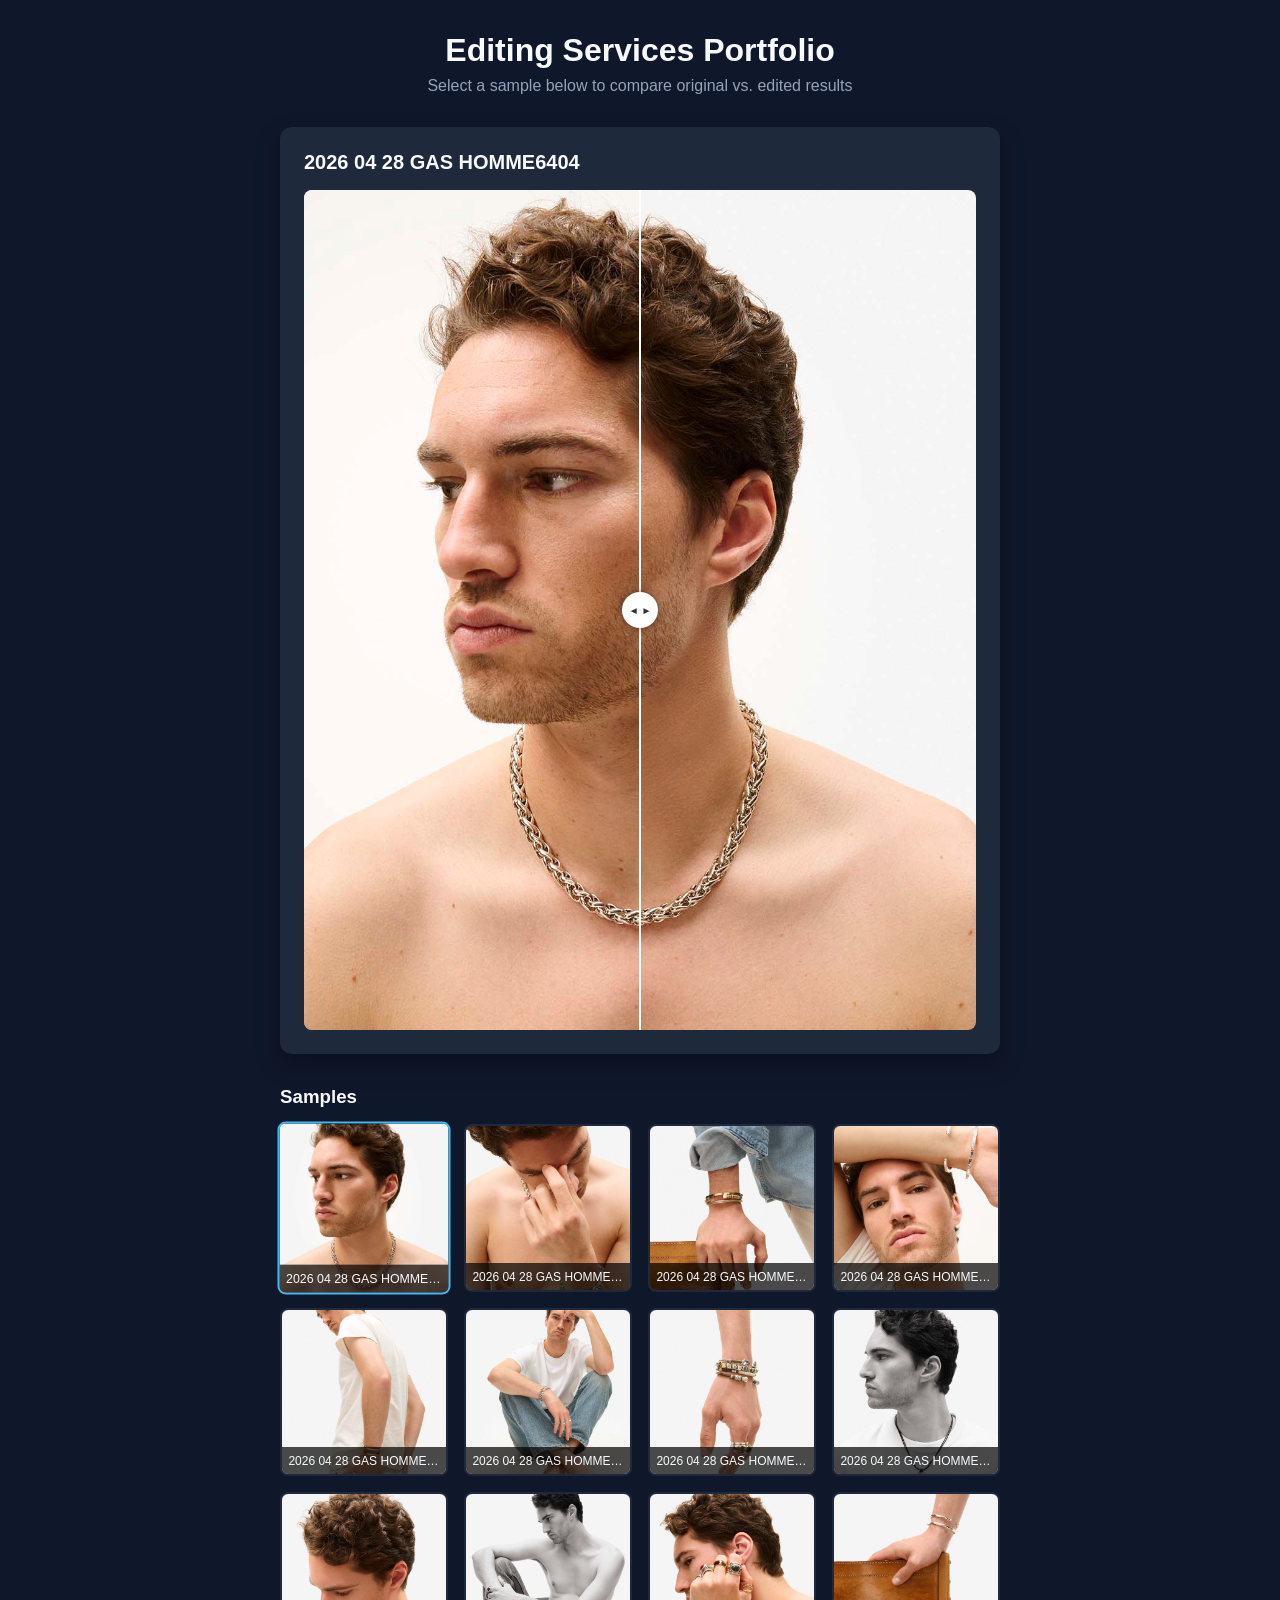
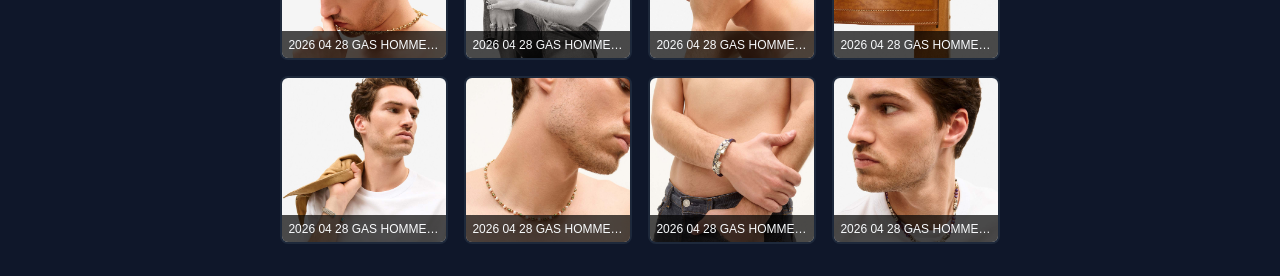
==== index.html @ 452933f8 "before/after gallery grid" ====
<!DOCTYPE html>
<html lang="en">
<head>
  <meta charset="UTF-8">
  <meta name="viewport" content="width=device-width, initial-scale=1.0">
  <title>Photo Editing Portfolio</title>
  <link rel="stylesheet" href="styles.css">
</head>
<body>

  <header>
    <h1>Editing Services Portfolio</h1>
    <p>Select a sample below to compare original vs. edited results</p>
  </header>

  <main class="container">
    <!-- Main Comparison Stage -->
    <section class="stage">
      <h2 id="sampleTitle">Select a sample</h2>
      
      <div class="comparison-slider" id="sliderContainer">
        <!-- After Image (Background) -->
        <img id="imgAfter" src="" alt="Edited Photo">

        <!-- Before Image (Clipped Overlay) -->
        <img id="imgBefore" src="" alt="Original Photo" class="img-before">

        <!-- Slider Line & Handle -->
        <div class="slider-line" id="sliderLine">
          <div class="slider-button"></div>
        </div>

        <!-- Range Input Control -->
        <input type="range" min="0" max="100" value="50" class="slider-input" id="sliderInput">
      </div>
    </section>

    <!-- Thumbnail Gallery -->
    <section class="gallery-section">
      <h3>Samples</h3>
      <div class="gallery-grid" id="galleryGrid"></div>
    </section>
  </main>

  <script src="script.js"></script>
</body>
</html>
---- styles.css ----
:root {
  --bg-color: #0f172a;
  --card-bg: #1e293b;
  --accent-color: #38bdf8;
  --text-color: #f8fafc;
  --slider-pos: 50%;
}

* {
  box-sizing: border-box;
  margin: 0;
  padding: 0;
}

body {
  font-family: -apple-system, BlinkMacSystemFont, "Segoe UI", Roboto, sans-serif;
  background-color: var(--bg-color);
  color: var(--text-color);
  padding: 2rem 1rem;
}

header {
  text-align: center;
  margin-bottom: 2rem;
}

header h1 {
  font-size: 2rem;
  margin-bottom: 0.5rem;
}

header p {
  color: #94a3b8;
}

.container {
  max-width: 720px;
  margin: 0 auto;
  display: flex;
  flex-direction: column;
  gap: 2rem;
}

/* Stage & Comparison Slider */
.stage {
  background: var(--card-bg);
  padding: 1.5rem;
  border-radius: 12px;
  box-shadow: 0 10px 25px rgba(0, 0, 0, 0.3);
}

.stage h2 {
  font-size: 1.25rem;
  margin-bottom: 1rem;
}

.comparison-slider {
  position: relative;
  width: 100%;
  max-height: 900px;
  aspect-ratio: 4 / 5;
  border-radius: 8px;
  overflow: hidden;
  user-select: none;
  background-color: #000;
}

.comparison-slider img {
  position: absolute;
  top: 0;
  left: 0;
  width: 100%;
  height: 100%;
  object-fit: contain;
}

/* Before image overlay using CSS clip-path */
.img-before {
  clip-path: inset(0 calc(100% - var(--slider-pos)) 0 0);
  z-index: 2;
}

/* Divider line & handle */
.slider-line {
  position: absolute;
  top: 0;
  bottom: 0;
  left: var(--slider-pos);
  width: 2px;
  background-color: #fff;
  z-index: 3;
  pointer-events: none;
  transform: translateX(-50%);
}

.slider-button {
  position: absolute;
  top: 50%;
  left: 50%;
  transform: translate(-50%, -50%);
  width: 36px;
  height: 36px;
  border-radius: 50%;
  background-color: #fff;
  box-shadow: 0 0 10px rgba(0,0,0,0.5);
  display: flex;
  align-items: center;
  justify-content: center;
}

.slider-button::before {
  content: '◄ ►';
  font-size: 10px;
  color: #333;
}

/* Invisible range slider overlay */
.slider-input {
  position: absolute;
  top: 0;
  left: 0;
  width: 100%;
  height: 100%;
  opacity: 0;
  z-index: 4;
  cursor: ew-resize;
}

/* Gallery Grid */
.gallery-section h3 {
  margin-bottom: 1rem;
}

.gallery-grid {
  display: grid;
  grid-template-columns: repeat(auto-fill, minmax(140px, 1fr));
  gap: 1rem;
}

.gallery-card {
  position: relative;
  border-radius: 8px;
  overflow: hidden;
  cursor: pointer;
  border: 2px solid transparent;
  transition: all 0.2s ease;
  aspect-ratio: 1;
  background: var(--card-bg);
}

.gallery-card img {
  width: 100%;
  height: 100%;
  object-fit: cover;
}

.gallery-card.active {
  border-color: var(--accent-color);
  transform: scale(1.03);
}

.gallery-card p {
  position: absolute;
  bottom: 0;
  left: 0;
  right: 0;
  background: rgba(0,0,0,0.7);
  font-size: 0.75rem;
  padding: 0.4rem;
  text-align: center;
  white-space: nowrap;
  overflow: hidden;
  text-overflow: ellipsis;
}
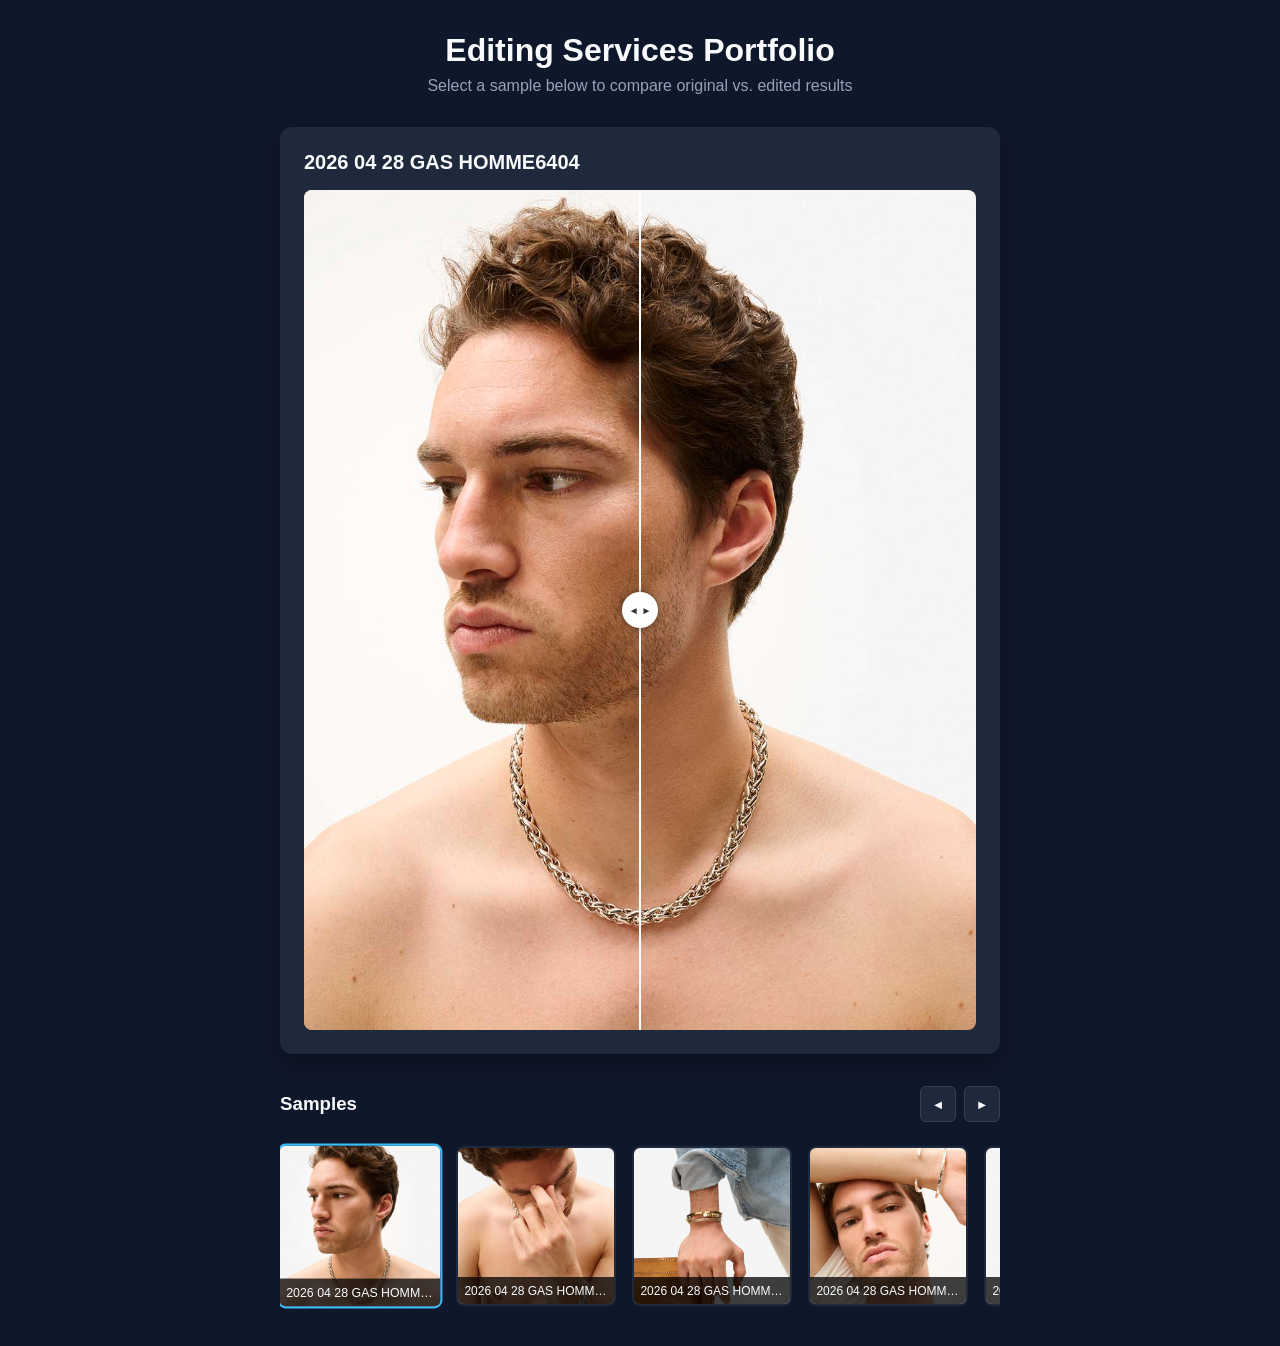
==== commit 47268d57: "change thumbnail grid to slider" ====
--- a/index.html
+++ b/index.html
@@ -36,10 +36,22 @@
     </section>
 
     <!-- Thumbnail Gallery -->
-    <section class="gallery-section">
-      <h3>Samples</h3>
-      <div class="gallery-grid" id="galleryGrid"></div>
+     <section class="gallery-section">
+        <div class="gallery-header">
+            <h3>Samples</h3>
+            <div class="slider-controls">
+                <button id="prevBtn" class="nav-btn" aria-label="Previous">◄</button>
+                <button id="nextBtn" class="nav-btn" aria-label="Next">►</button>
+            </div>
+        </div>
+
+    <!-- Outer container with hidden overflow -->
+        <div class="gallery-slider-wrapper" id="sliderWrapper">
+            <!-- Inner track that slides horizontally -->
+            <div class="gallery-track" id="galleryTrack"></div>
+        </div>
     </section>
+
   </main>
 
   <script src="script.js"></script>
--- a/styles.css
+++ b/styles.css
@@ -127,24 +127,70 @@
 }
 
 /* Gallery Grid */
-.gallery-section h3 {
+.gallery-section {
+  width: 100%;
+}
+
+.gallery-header {
+  display: flex;
+  justify-content: space-between;
+  align-items: center;
   margin-bottom: 1rem;
 }
 
-.gallery-grid {
-  display: grid;
-  grid-template-columns: repeat(auto-fill, minmax(140px, 1fr));
+.slider-controls {
+  display: flex;
+  gap: 0.5rem;
+}
+
+.nav-btn {
+  background: var(--card-bg);
+  color: var(--text-color);
+  border: 1px solid #334155;
+  border-radius: 6px;
+  width: 36px;
+  height: 36px;
+  cursor: pointer;
+  font-size: 0.8rem;
+  transition: background 0.2s;
+}
+
+.nav-btn:hover {
+  background: #334155;
+  color: var(--accent-color);
+}
+
+/* Outer wrapper with hidden overflow */
+.gallery-slider-wrapper {
+  position: relative;
+  width: 100%;
+  overflow: hidden;
+  padding: 0.5rem 0;
+  cursor: grab;
+}
+
+.gallery-slider-wrapper:active {
+  cursor: grabbing;
+}
+
+/* Moving inner track */
+.gallery-track {
+  display: flex;
   gap: 1rem;
-}
-
+  will-change: transform;
+  user-select: none;
+}
+
+/* Thumbnail Cards */
 .gallery-card {
+  flex: 0 0 160px; /* Fixed width per thumbnail */
+  aspect-ratio: 1;
   position: relative;
   border-radius: 8px;
   overflow: hidden;
   cursor: pointer;
   border: 2px solid transparent;
-  transition: all 0.2s ease;
-  aspect-ratio: 1;
+  transition: border-color 0.2s, transform 0.2s;
   background: var(--card-bg);
 }
 
@@ -152,6 +198,7 @@
   width: 100%;
   height: 100%;
   object-fit: cover;
+  pointer-events: none;
 }
 
 .gallery-card.active {
@@ -164,11 +211,12 @@
   bottom: 0;
   left: 0;
   right: 0;
-  background: rgba(0,0,0,0.7);
+  background: rgba(0, 0, 0, 0.75);
   font-size: 0.75rem;
   padding: 0.4rem;
   text-align: center;
   white-space: nowrap;
   overflow: hidden;
   text-overflow: ellipsis;
+  pointer-events: none;
 }
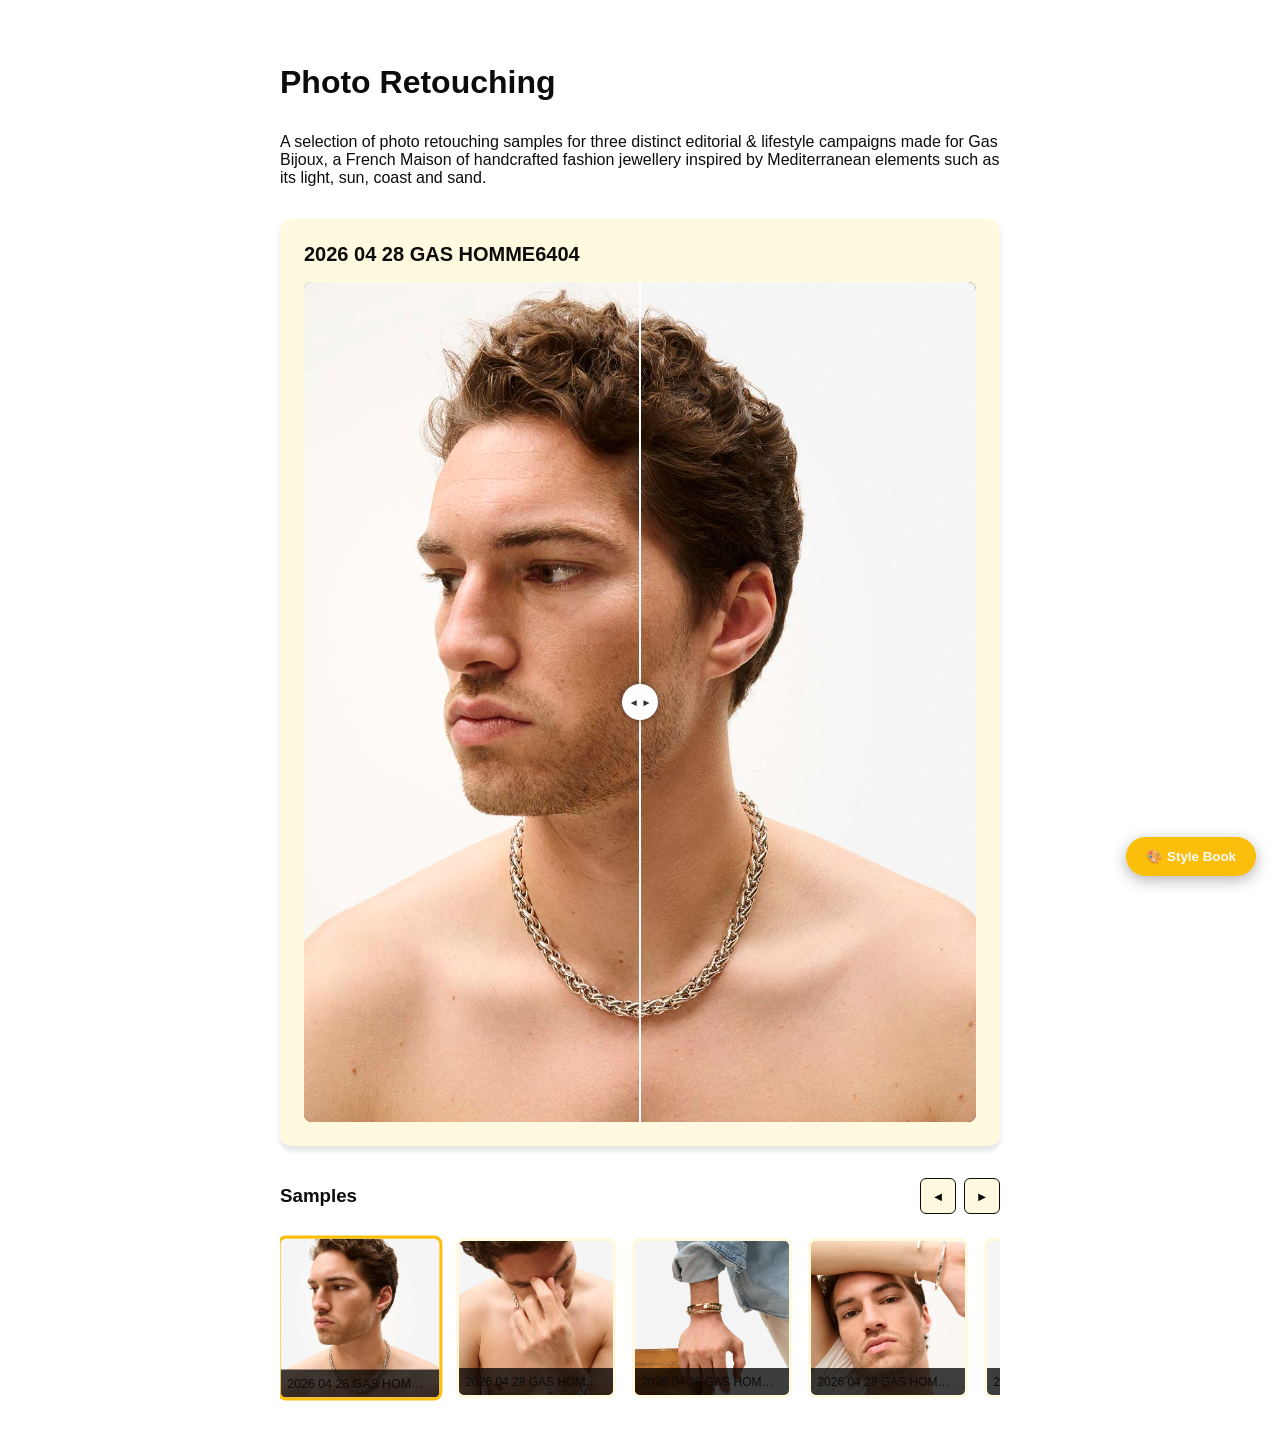
==== commit e814f7cd: "updates to paragraph text, color styles and naming" ====
--- a/index.html
+++ b/index.html
@@ -3,18 +3,18 @@
 <head>
   <meta charset="UTF-8">
   <meta name="viewport" content="width=device-width, initial-scale=1.0">
-  <title>Photo Editing Portfolio</title>
+  <title>Photo Retouching</title>
   <link rel="stylesheet" href="styles.css">
 </head>
 <body>
 
   <header>
-    <h1>Editing Services Portfolio</h1>
-    <p>Select a sample below to compare original vs. edited results</p>
   </header>
 
   <main class="container">
     <!-- Main Comparison Stage -->
+     <h1>Photo Retouching</h1>
+    <p>A selection of photo retouching samples for three distinct editorial & lifestyle campaigns made for Gas Bijoux, a French Maison of handcrafted fashion jewellery inspired by Mediterranean elements such as its light, sun, coast and sand.</p>
     <section class="stage">
       <h2 id="sampleTitle">Select a sample</h2>
       
@@ -54,6 +54,63 @@
 
   </main>
 
+    <!-- Style Book Overlay Trigger & Panel -->
+  <button id="styleBookToggle" class="style-book-toggle" aria-label="Toggle Style Book">🎨 Style Book</button>
+
+  <div id="styleBookOverlay" class="style-book-overlay hidden">
+    <div class="style-book-content">
+      <div class="style-book-header">
+        <h2>Global Style Book & Theme Editor</h2>
+        <button id="closeStyleBook" class="close-btn">&times;</button>
+      </div>
+
+      <!-- Live Color Pickers -->
+      <div class="style-book-section">
+        <h3>Color Tokens (Live Preview)</h3>
+        <div id="colorSwatches" class="color-swatches-grid"></div>
+      </div>
+
+      <!-- Live Font Pickers -->
+      <div class="style-book-section">
+        <h3>Global Typography (Custom Google Fonts)</h3>
+        <div class="font-pickers-grid">
+          
+          <!-- Body Font Input -->
+          <div class="font-picker-card">
+            <label for="fontBodyCustom">Body Font</label>
+            <div class="font-input-group">
+              <input type="text" id="fontBodyCustom" class="style-input" placeholder="Type Google Font name (e.g. Inter, Roboto)...">
+              <button id="fontBodyCustomBtn" class="apply-font-btn">Apply</button>
+            </div>
+          </div>
+
+          <!-- Headings Font Input -->
+          <div class="font-picker-card">
+            <label for="fontHeadingsCustom">Headings Font (h1, h2, h3)</label>
+            <div class="font-input-group">
+              <input type="text" id="fontHeadingsCustom" class="style-input" placeholder="Type Google Font name (e.g. Oswald, Playfair Display)...">
+              <button id="fontHeadingsCustomBtn" class="apply-font-btn">Apply</button>
+            </div>
+          </div>
+
+          <!-- Paragraphs Font Input -->
+          <div class="font-picker-card">
+            <label for="fontParagraphsCustom">Paragraphs Font (p)</label>
+            <div class="font-input-group">
+              <input type="text" id="fontParagraphsCustom" class="style-input" placeholder="Type Google Font name (e.g. Lora, Open Sans)...">
+              <button id="fontParagraphsCustomBtn" class="apply-font-btn">Apply</button>
+            </div>
+          </div>
+
+        </div>
+      </div>
+
+      <div class="style-book-section">
+        <button id="resetThemeBtn" class="reset-btn">Reset to Default Styles</button>
+      </div>
+    </div>
+  </div>
+
   <script src="script.js"></script>
 </body>
 </html>
--- a/styles.css
+++ b/styles.css
@@ -1,8 +1,9 @@
 :root {
-  --bg-color: #0f172a;
-  --card-bg: #1e293b;
-  --accent-color: #38bdf8;
-  --text-color: #f8fafc;
+  --color-primary: #ffffff;
+  --color-secondary: #fff9e0;
+  --color-accent: #fabe0b;
+  --color-text-dark: #0c0c0c;
+  --color-text-light: #f8fafc;
   --slider-pos: 50%;
 }
 
@@ -14,8 +15,8 @@
 
 body {
   font-family: -apple-system, BlinkMacSystemFont, "Segoe UI", Roboto, sans-serif;
-  background-color: var(--bg-color);
-  color: var(--text-color);
+  background-color: var(--color-primary);
+  color: var(--color-text-dark);
   padding: 2rem 1rem;
 }
 
@@ -30,7 +31,7 @@
 }
 
 header p {
-  color: #94a3b8;
+  color: var(--color-text-dark);
 }
 
 .container {
@@ -43,10 +44,10 @@
 
 /* Stage & Comparison Slider */
 .stage {
-  background: var(--card-bg);
+  background: var(--color-secondary);
   padding: 1.5rem;
   border-radius: 12px;
-  box-shadow: 0 10px 25px rgba(0, 0, 0, 0.3);
+  box-shadow: 0 5px 5px rgba(0, 0, 0, 0.1);
 }
 
 .stage h2 {
@@ -144,9 +145,9 @@
 }
 
 .nav-btn {
-  background: var(--card-bg);
-  color: var(--text-color);
-  border: 1px solid #334155;
+  background: var(--color-secondary);
+  color: var(--color-text-dark);
+  border: 1px solid var(--color-text-dark);
   border-radius: 6px;
   width: 36px;
   height: 36px;
@@ -157,7 +158,7 @@
 
 .nav-btn:hover {
   background: #334155;
-  color: var(--accent-color);
+  color: var(--color-accent);
 }
 
 /* Outer wrapper with hidden overflow */
@@ -189,9 +190,9 @@
   border-radius: 8px;
   overflow: hidden;
   cursor: pointer;
-  border: 2px solid transparent;
+  border: 3px solid transparent;
   transition: border-color 0.2s, transform 0.2s;
-  background: var(--card-bg);
+  background: var(--color-secondary);
 }
 
 .gallery-card img {
@@ -202,7 +203,7 @@
 }
 
 .gallery-card.active {
-  border-color: var(--accent-color);
+  border-color: var(--color-accent);
   transform: scale(1.03);
 }
 
@@ -219,4 +220,191 @@
   overflow: hidden;
   text-overflow: ellipsis;
   pointer-events: none;
+}
+
+/* Style Book Floating Toggle Button */
+.style-book-toggle {
+  position: fixed;
+  bottom: 1.5rem;
+  right: 1.5rem;
+  background-color: var(--color-accent);
+  color: var(--color-text-light);
+  border: none;
+  padding: 0.75rem 1.25rem;
+  border-radius: 50px;
+  font-weight: bold;
+  cursor: pointer;
+  box-shadow: 0 4px 15px rgba(0,0,0,0.3);
+  z-index: 1000;
+  transition: transform 0.2s, background-color 0.2s;
+}
+
+.style-book-toggle:hover {
+  transform: translateY(-2px);
+  filter: brightness(1.1);
+}
+
+/* Style Book Modal Overlay */
+.style-book-overlay {
+  position: fixed;
+  top: 0;
+  left: 0;
+  width: 100vw;
+  height: 100vh;
+  background: rgba(0, 0, 0, 0.75);
+  backdrop-filter: blur(4px);
+  display: flex;
+  justify-content: center;
+  align-items: center;
+  z-index: 1001;
+  opacity: 1;
+  transition: opacity 0.2s ease;
+}
+
+.style-book-overlay.hidden {
+  opacity: 0;
+  pointer-events: none;
+}
+
+/* Style Book Card */
+.style-book-content {
+  background: #0f172a;
+  color: #f8fafc;
+  width: 90%;
+  max-width: 550px;
+  max-height: 80vh;
+  border-radius: 12px;
+  padding: 1.5rem;
+  overflow-y: auto;
+  border: 1px solid #334155;
+  box-shadow: 0 20px 25px -5px rgba(0, 0, 0, 0.5);
+}
+
+.style-book-header {
+  display: flex;
+  justify-content: space-between;
+  align-items: center;
+  border-bottom: 1px solid #334155;
+  padding-bottom: 0.75rem;
+  margin-bottom: 1rem;
+}
+
+.close-btn {
+  background: none;
+  border: none;
+  color: #94a3b8;
+  font-size: 1.5rem;
+  cursor: pointer;
+}
+
+.close-btn:hover {
+  color: #fff;
+}
+
+.style-book-section {
+  margin-bottom: 1.5rem;
+}
+
+.style-book-section h3 {
+  font-size: 1rem;
+  color: var(--color-secondary);
+  margin-bottom: 0.75rem;
+}
+
+/* Color Pickers Grid */
+.color-swatches-grid {
+  display: grid;
+  grid-template-columns: repeat(auto-fill, minmax(140px, 1fr));
+  gap: 0.75rem;
+}
+
+.swatch-card {
+  background: #1e293b;
+  border-radius: 8px;
+  padding: 0.6rem;
+  display: flex;
+  flex-direction: column;
+  gap: 0.5rem;
+  font-size: 0.75rem;
+  border: 1px solid #334155;
+}
+
+.swatch-input-container {
+  display: flex;
+  align-items: center;
+  gap: 0.5rem;
+}
+
+.swatch-input-container input[type="color"] {
+  -webkit-appearance: none;
+  border: none;
+  width: 32px;
+  height: 32px;
+  border-radius: 6px;
+  cursor: pointer;
+  background: transparent;
+}
+
+.swatch-input-container input[type="color"]::-webkit-color-swatch-wrapper {
+  padding: 0;
+}
+
+.swatch-input-container input[type="color"]::-webkit-color-swatch {
+  border: 1px solid rgba(255, 255, 255, 0.2);
+  border-radius: 6px;
+}
+
+.swatch-info code {
+  color: #94a3b8;
+  font-size: 0.7rem;
+}
+
+/* Font Pickers Grid */
+.font-pickers-grid {
+  display: flex;
+  flex-direction: column;
+  gap: 0.75rem;
+}
+
+.font-picker-card {
+  display: flex;
+  flex-direction: column;
+  gap: 0.3rem;
+}
+
+.font-picker-card label {
+  font-size: 0.8rem;
+  color: #94a3b8;
+}
+
+.style-select {
+  background: #1e293b;
+  color: #f8fafc;
+  border: 1px solid #334155;
+  padding: 0.5rem;
+  border-radius: 6px;
+  font-size: 0.85rem;
+  cursor: pointer;
+}
+
+.style-select:focus {
+  outline: none;
+  border-color: var(--color-secondary);
+}
+
+/* Reset Button */
+.reset-btn {
+  width: 100%;
+  background: #dc2626;
+  color: #fff;
+  border: none;
+  padding: 0.6rem;
+  border-radius: 6px;
+  font-weight: bold;
+  cursor: pointer;
+  transition: opacity 0.2s;
+}
+
+.reset-btn:hover {
+  opacity: 0.9;
 }
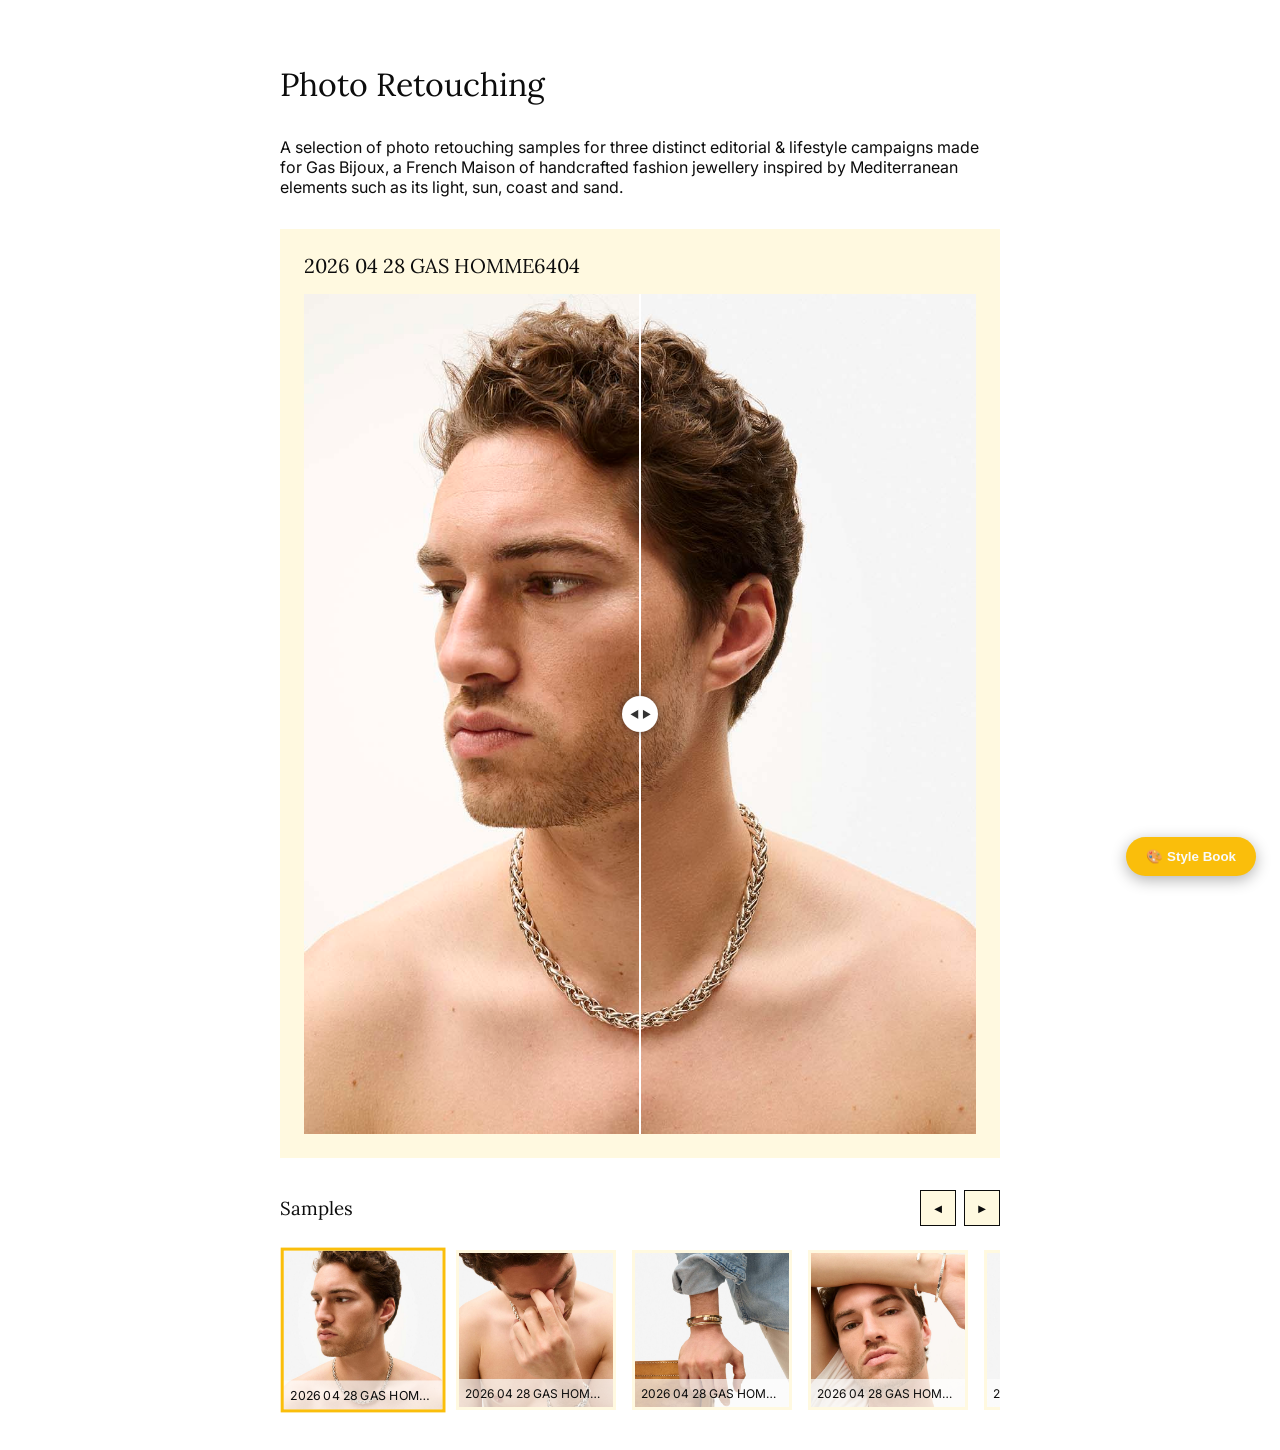
==== commit d405df9e: "updates to stylesheet and text" ====
--- a/index.html
+++ b/index.html
@@ -5,6 +5,8 @@
   <meta name="viewport" content="width=device-width, initial-scale=1.0">
   <title>Photo Retouching</title>
   <link rel="stylesheet" href="styles.css">
+  <link rel="stylesheet" href="https://fonts.googleapis.com/css2?family=Lora:wght@400;500;700&display=swap">
+  <link rel="stylesheet" href="https://fonts.googleapis.com/css2?family=Inter:wght@400;500;700&display=swap">
 </head>
 <body>
 
--- a/styles.css
+++ b/styles.css
@@ -5,6 +5,7 @@
   --color-text-dark: #0c0c0c;
   --color-text-light: #f8fafc;
   --slider-pos: 50%;
+  --alpha-multiplier: 0.66;
 }
 
 * {
@@ -14,10 +15,16 @@
 }
 
 body {
-  font-family: -apple-system, BlinkMacSystemFont, "Segoe UI", Roboto, sans-serif;
+  font-family: Inter, -apple-system, BlinkMacSystemFont, "Segoe UI", Roboto, sans-serif;
   background-color: var(--color-primary);
   color: var(--color-text-dark);
   padding: 2rem 1rem;
+}
+
+h1, h2, h3, h4, h5, h6 {
+  font-family: 'Lora', serif;
+  font-weight: 400;
+  color: var(--color-text-dark);
 }
 
 header {
@@ -46,8 +53,6 @@
 .stage {
   background: var(--color-secondary);
   padding: 1.5rem;
-  border-radius: 12px;
-  box-shadow: 0 5px 5px rgba(0, 0, 0, 0.1);
 }
 
 .stage h2 {
@@ -60,7 +65,6 @@
   width: 100%;
   max-height: 900px;
   aspect-ratio: 4 / 5;
-  border-radius: 8px;
   overflow: hidden;
   user-select: none;
   background-color: #000;
@@ -148,7 +152,6 @@
   background: var(--color-secondary);
   color: var(--color-text-dark);
   border: 1px solid var(--color-text-dark);
-  border-radius: 6px;
   width: 36px;
   height: 36px;
   cursor: pointer;
@@ -187,7 +190,6 @@
   flex: 0 0 160px; /* Fixed width per thumbnail */
   aspect-ratio: 1;
   position: relative;
-  border-radius: 8px;
   overflow: hidden;
   cursor: pointer;
   border: 3px solid transparent;
@@ -204,7 +206,7 @@
 
 .gallery-card.active {
   border-color: var(--color-accent);
-  transform: scale(1.03);
+  transform: scale(1.03) translate(3px, 0px);
 }
 
 .gallery-card p {
@@ -212,7 +214,7 @@
   bottom: 0;
   left: 0;
   right: 0;
-  background: rgba(0, 0, 0, 0.75);
+  background: rgb(from var(--color-primary) r g b / var(--alpha-multiplier));
   font-size: 0.75rem;
   padding: 0.4rem;
   text-align: center;
@@ -251,7 +253,7 @@
   left: 0;
   width: 100vw;
   height: 100vh;
-  background: rgba(0, 0, 0, 0.75);
+  background: rgba(0, 0, 0, var(--alpha-multiplier));
   backdrop-filter: blur(4px);
   display: flex;
   justify-content: center;
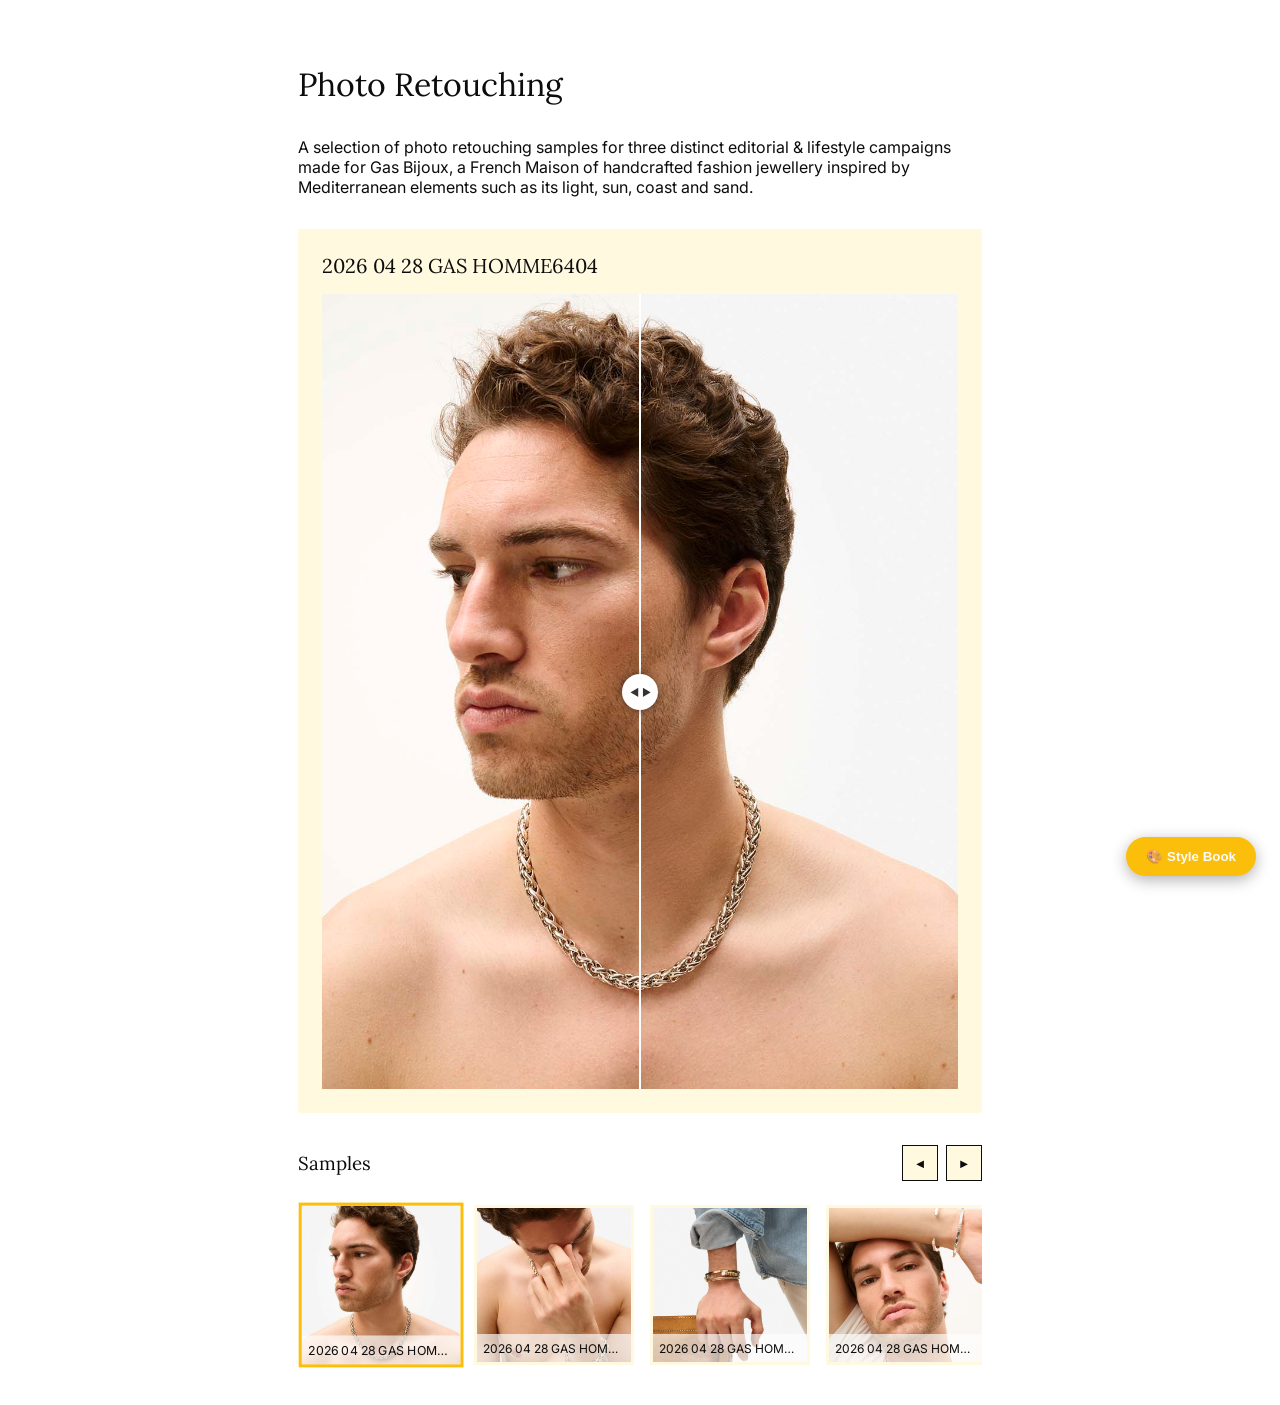
==== commit 8f665613: "fixes to broken color styles and js queries" ====
--- a/index.html
+++ b/index.html
@@ -61,7 +61,7 @@
 
   <div id="styleBookOverlay" class="style-book-overlay hidden">
     <div class="style-book-content">
-      <div class="style-book-header">
+      <div class="style-book-header style-book-section">
         <h2>Global Style Book & Theme Editor</h2>
         <button id="closeStyleBook" class="close-btn">&times;</button>
       </div>
--- a/styles.css
+++ b/styles.css
@@ -42,7 +42,7 @@
 }
 
 .container {
-  max-width: 720px;
+  max-width: 684px;
   margin: 0 auto;
   display: flex;
   flex-direction: column;
@@ -270,8 +270,8 @@
 
 /* Style Book Card */
 .style-book-content {
-  background: #0f172a;
-  color: #f8fafc;
+  background: #000;
+  color: #fff;
   width: 90%;
   max-width: 550px;
   max-height: 80vh;
@@ -291,6 +291,10 @@
   margin-bottom: 1rem;
 }
 
+.style-book-section h2 {
+  color: var(--color-secondary);
+}
+
 .close-btn {
   background: none;
   border: none;
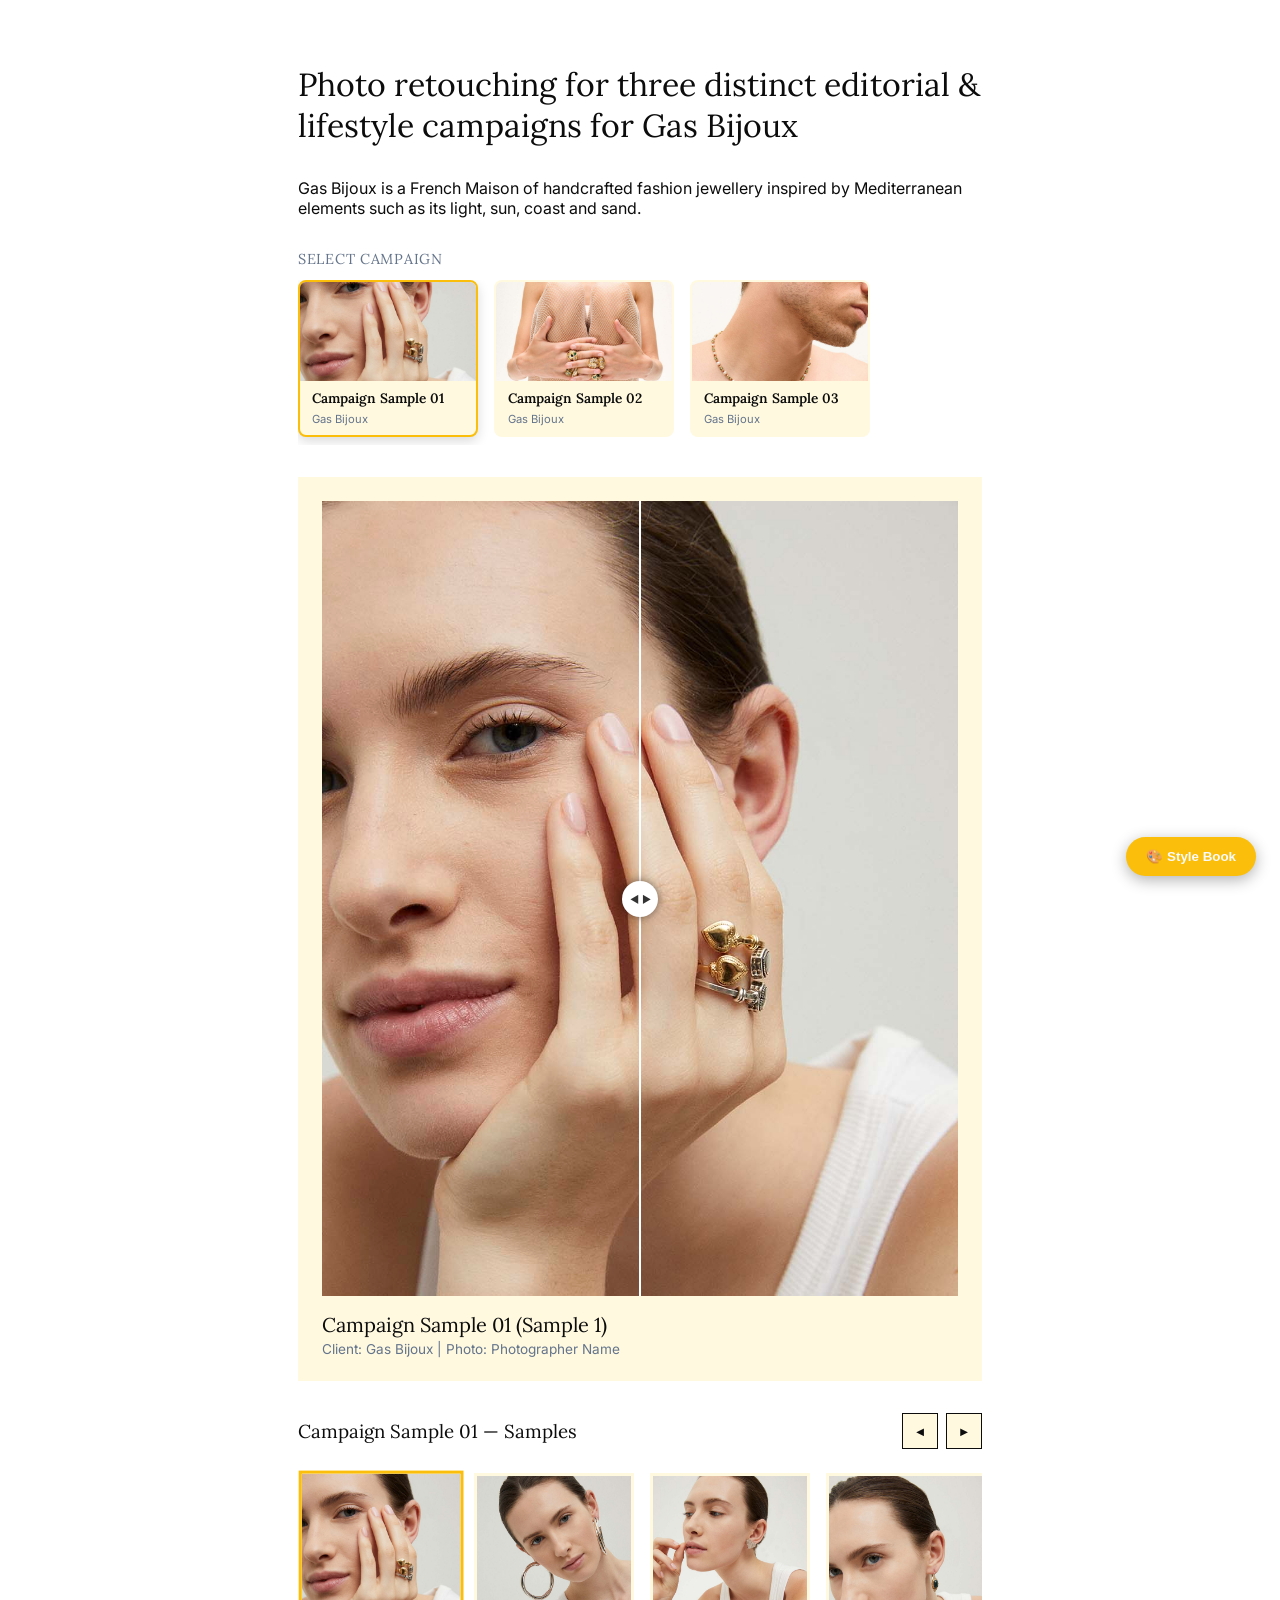
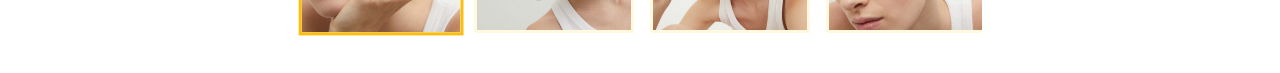
==== commit 344a326f: "major overhaul with additional campaign samples" ====
--- a/index.html
+++ b/index.html
@@ -14,46 +14,43 @@
   </header>
 
   <main class="container">
+    <h1>Photo retouching for three distinct editorial & lifestyle campaigns for Gas Bijoux</h1>
+    <p>Gas Bijoux is a French Maison of handcrafted fashion jewellery inspired by Mediterranean elements such as its light, sun, coast and sand.</p>
+
+    <!-- Campaign Picker Track (Above Stage) -->
+    <section class="campaign-picker-section">
+      <h3>Select Campaign</h3>
+      <div class="campaign-track" id="campaignTrack"></div>
+    </section>
+
     <!-- Main Comparison Stage -->
-     <h1>Photo Retouching</h1>
-    <p>A selection of photo retouching samples for three distinct editorial & lifestyle campaigns made for Gas Bijoux, a French Maison of handcrafted fashion jewellery inspired by Mediterranean elements such as its light, sun, coast and sand.</p>
     <section class="stage">
-      <h2 id="sampleTitle">Select a sample</h2>
-      
       <div class="comparison-slider" id="sliderContainer">
-        <!-- After Image (Background) -->
         <img id="imgAfter" src="" alt="Edited Photo">
-
-        <!-- Before Image (Clipped Overlay) -->
         <img id="imgBefore" src="" alt="Original Photo" class="img-before">
-
-        <!-- Slider Line & Handle -->
         <div class="slider-line" id="sliderLine">
           <div class="slider-button"></div>
         </div>
-
-        <!-- Range Input Control -->
         <input type="range" min="0" max="100" value="50" class="slider-input" id="sliderInput">
       </div>
+
+      <h2 id="sampleTitle">Select a sample</h2>
     </section>
 
-    <!-- Thumbnail Gallery -->
-     <section class="gallery-section">
-        <div class="gallery-header">
-            <h3>Samples</h3>
-            <div class="slider-controls">
-                <button id="prevBtn" class="nav-btn" aria-label="Previous">◄</button>
-                <button id="nextBtn" class="nav-btn" aria-label="Next">►</button>
-            </div>
+    <!-- Thumbnail Gallery (Samples for Active Campaign) -->
+    <section class="gallery-section">
+      <div class="gallery-header">
+        <h3 id="gallerySectionTitle">Campaign Samples</h3>
+        <div class="slider-controls">
+          <button id="prevBtn" class="nav-btn" aria-label="Previous">◄</button>
+          <button id="nextBtn" class="nav-btn" aria-label="Next">►</button>
         </div>
+      </div>
 
-    <!-- Outer container with hidden overflow -->
-        <div class="gallery-slider-wrapper" id="sliderWrapper">
-            <!-- Inner track that slides horizontally -->
-            <div class="gallery-track" id="galleryTrack"></div>
-        </div>
+      <div class="gallery-slider-wrapper" id="sliderWrapper">
+        <div class="gallery-track" id="galleryTrack"></div>
+      </div>
     </section>
-
   </main>
 
     <!-- Style Book Overlay Trigger & Panel -->
@@ -61,7 +58,7 @@
 
   <div id="styleBookOverlay" class="style-book-overlay hidden">
     <div class="style-book-content">
-      <div class="style-book-header style-book-section">
+      <div class="style-book-header">
         <h2>Global Style Book & Theme Editor</h2>
         <button id="closeStyleBook" class="close-btn">&times;</button>
       </div>
--- a/styles.css
+++ b/styles.css
@@ -49,6 +49,71 @@
   gap: 2rem;
 }
 
+/* Campaign Picker Section */
+.campaign-picker-section {
+  width: 100%;
+}
+
+.campaign-picker-section h3 {
+  font-size: 0.9rem;
+  text-transform: uppercase;
+  letter-spacing: 0.05em;
+  margin-bottom: 0.75rem;
+  color: #64748b;
+}
+
+.campaign-track {
+  display: flex;
+  gap: 1rem;
+  overflow-x: auto;
+  padding-bottom: 0.5rem;
+}
+
+/* Campaign Card */
+.campaign-card {
+  flex: 0 0 180px;
+  background: var(--color-secondary);
+  border: 2px solid transparent;
+  border-radius: 8px;
+  overflow: hidden;
+  cursor: pointer;
+  transition: transform 0.2s, border-color 0.2s;
+  display: flex;
+  flex-direction: column;
+}
+
+.campaign-card:hover {
+  transform: translateY(-2px);
+}
+
+.campaign-card.active {
+  border-color: var(--color-accent);
+  box-shadow: 0 4px 12px rgba(0, 0, 0, 0.15);
+}
+
+.campaign-card-img {
+  width: 100%;
+  aspect-ratio: 16 / 9;
+  object-fit: cover;
+}
+
+.campaign-card-info {
+  padding: 0.5rem 0.75rem;
+}
+
+.campaign-card-title {
+  font-family: 'Lora', serif;
+  font-size: 0.85rem;
+  font-weight: 600;
+  color: var(--color-text-dark);
+  display: block;
+}
+
+.campaign-card-meta {
+  font-size: 0.7rem;
+  color: #64748b;
+}
+
 /* Stage & Comparison Slider */
 .stage {
   background: var(--color-secondary);
@@ -57,7 +122,16 @@
 
 .stage h2 {
   font-size: 1.25rem;
-  margin-bottom: 1rem;
+  margin-top: 1rem;
+}
+
+.stage h2 .meta-info {
+  display: block;
+  font-size: 0.85rem;
+  color: #64748b;
+  font-family: Inter, sans-serif;
+  margin-top: 0.25rem;
+  font-weight: 400;
 }
 
 .comparison-slider {
